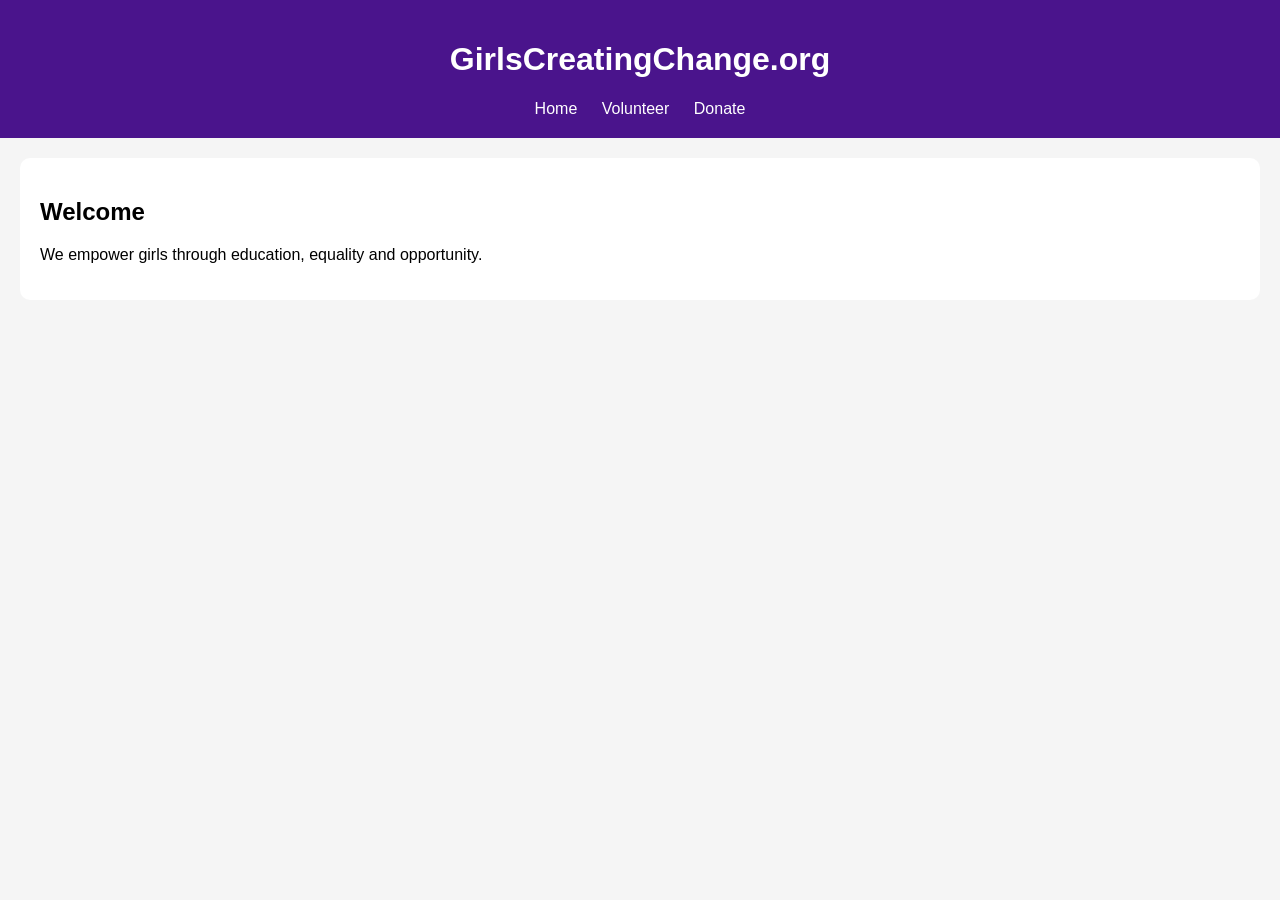
==== index.html @ 38f26333 "Add files via upload" ====
<!DOCTYPE html>
<html lang="en">
<head>
  <meta charset="UTF-8">
  <title>GirlsCreatingChange.org</title>
  <link rel="stylesheet" href="style.css">
</head>
<body>

<header>
  <h1>GirlsCreatingChange.org</h1>
  <nav>
    <a href="index.html">Home</a>
    <a href="volunteer.html">Volunteer</a>
    <a href="donate.html">Donate</a>
  </nav>
</header>

<section>
  <h2>Welcome</h2>
  <p>We empower girls through education, equality and opportunity.</p>
</section>

</body>
</html>
---- style.css ----
body {
  font-family: Arial;
  margin: 0;
  background: #f5f5f5;
}

header {
  background: #4a148c;
  color: white;
  padding: 20px;
  text-align: center;
}

nav a {
  color: white;
  margin: 10px;
  text-decoration: none;
}

section {
  background: white;
  margin: 20px;
  padding: 20px;
  border-radius: 10px;
}

button {
  background: #6a1b9a;
  color: white;
  padding: 10px;
  border: none;
  border-radius: 5px;
}
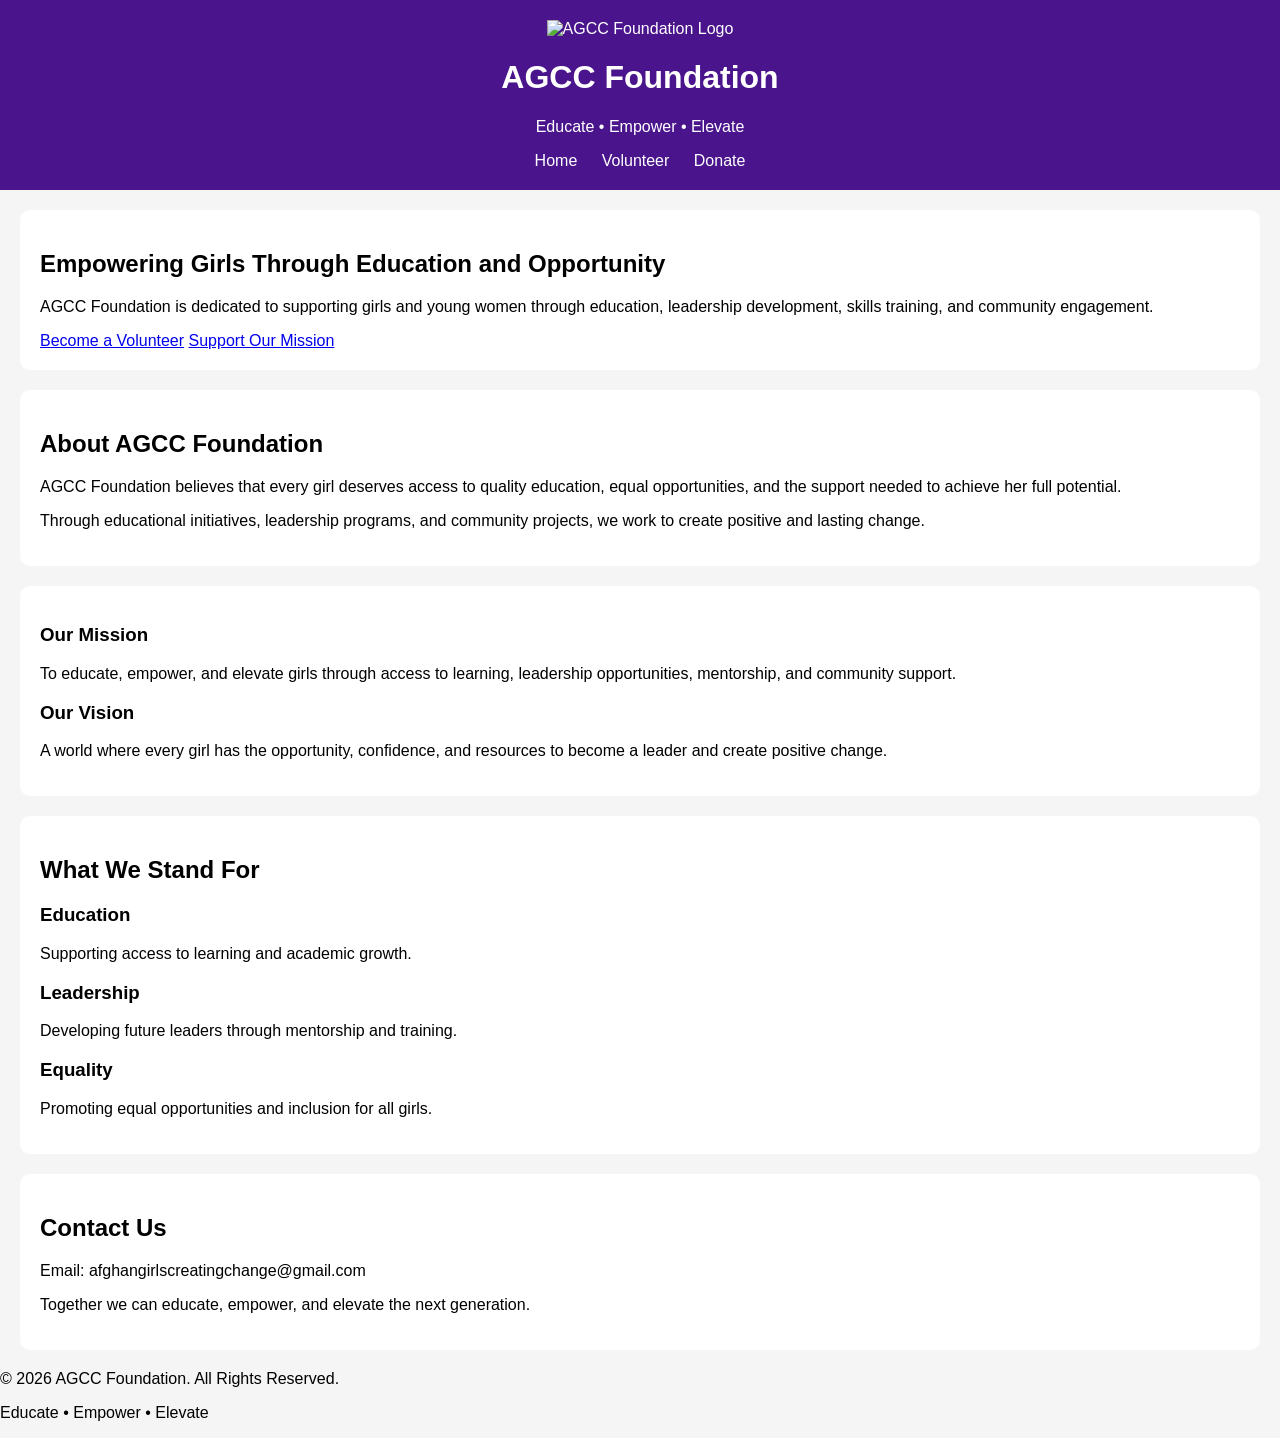
==== commit f4e20c2d: "Update index.html" ====
--- a/index.html
+++ b/index.html
@@ -1,25 +1,116 @@
 <!DOCTYPE html>
 <html lang="en">
 <head>
-  <meta charset="UTF-8">
-  <title>GirlsCreatingChange.org</title>
-  <link rel="stylesheet" href="style.css">
+    <meta charset="UTF-8">
+    <meta name="viewport" content="width=device-width, initial-scale=1.0">
+    <title>AGCC Foundation | Educate • Empower • Elevate</title>
+    <link rel="stylesheet" href="style.css">
 </head>
+
 <body>
 
 <header>
-  <h1>GirlsCreatingChange.org</h1>
-  <nav>
-    <a href="index.html">Home</a>
-    <a href="volunteer.html">Volunteer</a>
-    <a href="donate.html">Donate</a>
-  </nav>
+    <div class="logo-container">
+        <img src="logo.png" alt="AGCC Foundation Logo" class="logo">
+        <div>
+            <h1>AGCC Foundation</h1>
+            <p class="tagline">Educate • Empower • Elevate</p>
+        </div>
+    </div>
+
+    <nav>
+        <a href="index.html">Home</a>
+        <a href="volunteer.html">Volunteer</a>
+        <a href="donate.html">Donate</a>
+    </nav>
 </header>
 
-<section>
-  <h2>Welcome</h2>
-  <p>We empower girls through education, equality and opportunity.</p>
+<section class="hero">
+    <h2>Empowering Girls Through Education and Opportunity</h2>
+
+    <p>
+        AGCC Foundation is dedicated to supporting girls and young women
+        through education, leadership development, skills training,
+        and community engagement.
+    </p>
+
+    <div class="hero-buttons">
+        <a href="volunteer.html" class="btn">Become a Volunteer</a>
+        <a href="donate.html" class="btn secondary">Support Our Mission</a>
+    </div>
 </section>
 
+<section class="about">
+    <h2>About AGCC Foundation</h2>
+
+    <p>
+        AGCC Foundation believes that every girl deserves access to quality
+        education, equal opportunities, and the support needed to achieve
+        her full potential.
+    </p>
+
+    <p>
+        Through educational initiatives, leadership programs, and community
+        projects, we work to create positive and lasting change.
+    </p>
+</section>
+
+<section class="mission-vision">
+    <div class="card">
+        <h3>Our Mission</h3>
+        <p>
+            To educate, empower, and elevate girls through access to learning,
+            leadership opportunities, mentorship, and community support.
+        </p>
+    </div>
+
+    <div class="card">
+        <h3>Our Vision</h3>
+        <p>
+            A world where every girl has the opportunity, confidence,
+            and resources to become a leader and create positive change.
+        </p>
+    </div>
+</section>
+
+<section class="impact">
+    <h2>What We Stand For</h2>
+
+    <div class="impact-grid">
+        <div class="impact-box">
+            <h3>Education</h3>
+            <p>Supporting access to learning and academic growth.</p>
+        </div>
+
+        <div class="impact-box">
+            <h3>Leadership</h3>
+            <p>Developing future leaders through mentorship and training.</p>
+        </div>
+
+        <div class="impact-box">
+            <h3>Equality</h3>
+            <p>Promoting equal opportunities and inclusion for all girls.</p>
+        </div>
+    </div>
+</section>
+
+<section class="contact">
+    <h2>Contact Us</h2>
+
+    <p>
+        Email:
+        afghangirlscreatingchange@gmail.com
+    </p>
+
+    <p>
+        Together we can educate, empower, and elevate the next generation.
+    </p>
+</section>
+
+<footer>
+    <p>© 2026 AGCC Foundation. All Rights Reserved.</p>
+    <p>Educate • Empower • Elevate</p>
+</footer>
+
 </body>
-</html>+</html>
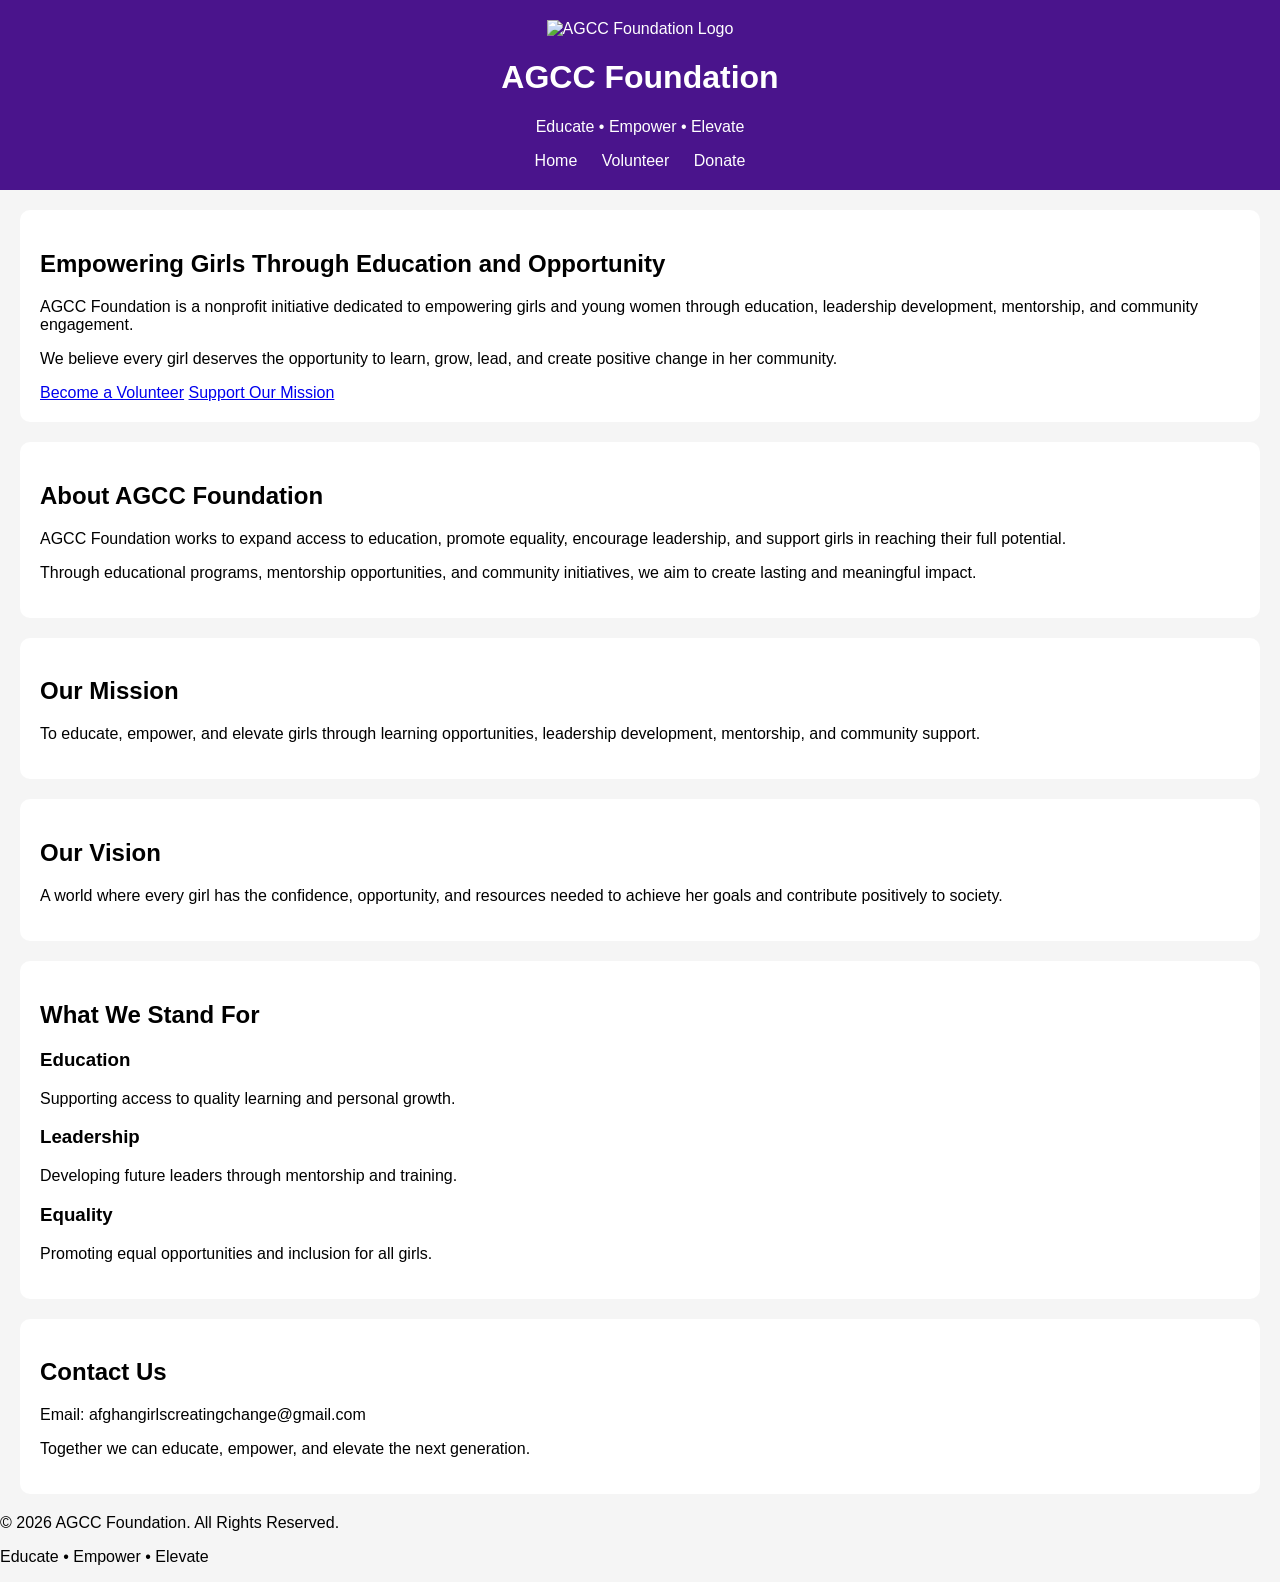
==== commit 49e66bda: "Update index.html" ====
--- a/index.html
+++ b/index.html
@@ -6,12 +6,12 @@
     <title>AGCC Foundation | Educate • Empower • Elevate</title>
     <link rel="stylesheet" href="style.css">
 </head>
-
 <body>
 
 <header>
     <div class="logo-container">
         <img src="logo.png" alt="AGCC Foundation Logo" class="logo">
+
         <div>
             <h1>AGCC Foundation</h1>
             <p class="tagline">Educate • Empower • Elevate</p>
@@ -25,82 +25,90 @@
     </nav>
 </header>
 
-<section class="hero">
+<section>
     <h2>Empowering Girls Through Education and Opportunity</h2>
 
     <p>
-        AGCC Foundation is dedicated to supporting girls and young women
-        through education, leadership development, skills training,
+        AGCC Foundation is a nonprofit initiative dedicated to empowering girls
+        and young women through education, leadership development, mentorship,
         and community engagement.
     </p>
 
-    <div class="hero-buttons">
-        <a href="volunteer.html" class="btn">Become a Volunteer</a>
-        <a href="donate.html" class="btn secondary">Support Our Mission</a>
-    </div>
+    <p>
+        We believe every girl deserves the opportunity to learn, grow, lead,
+        and create positive change in her community.
+    </p>
+
+    <a href="volunteer.html" class="btn">Become a Volunteer</a>
+    <a href="donate.html" class="btn">Support Our Mission</a>
 </section>
 
-<section class="about">
+<section>
     <h2>About AGCC Foundation</h2>
 
     <p>
-        AGCC Foundation believes that every girl deserves access to quality
-        education, equal opportunities, and the support needed to achieve
-        her full potential.
+        AGCC Foundation works to expand access to education, promote equality,
+        encourage leadership, and support girls in reaching their full
+        potential.
     </p>
 
     <p>
-        Through educational initiatives, leadership programs, and community
-        projects, we work to create positive and lasting change.
+        Through educational programs, mentorship opportunities, and community
+        initiatives, we aim to create lasting and meaningful impact.
     </p>
 </section>
 
-<section class="mission-vision">
-    <div class="card">
-        <h3>Our Mission</h3>
-        <p>
-            To educate, empower, and elevate girls through access to learning,
-            leadership opportunities, mentorship, and community support.
-        </p>
-    </div>
+<section>
+    <h2>Our Mission</h2>
 
-    <div class="card">
-        <h3>Our Vision</h3>
-        <p>
-            A world where every girl has the opportunity, confidence,
-            and resources to become a leader and create positive change.
-        </p>
-    </div>
+    <p>
+        To educate, empower, and elevate girls through learning opportunities,
+        leadership development, mentorship, and community support.
+    </p>
 </section>
 
-<section class="impact">
+<section>
+    <h2>Our Vision</h2>
+
+    <p>
+        A world where every girl has the confidence, opportunity, and resources
+        needed to achieve her goals and contribute positively to society.
+    </p>
+</section>
+
+<section>
     <h2>What We Stand For</h2>
 
     <div class="impact-grid">
+
         <div class="impact-box">
             <h3>Education</h3>
-            <p>Supporting access to learning and academic growth.</p>
+            <p>
+                Supporting access to quality learning and personal growth.
+            </p>
         </div>
 
         <div class="impact-box">
             <h3>Leadership</h3>
-            <p>Developing future leaders through mentorship and training.</p>
+            <p>
+                Developing future leaders through mentorship and training.
+            </p>
         </div>
 
         <div class="impact-box">
             <h3>Equality</h3>
-            <p>Promoting equal opportunities and inclusion for all girls.</p>
+            <p>
+                Promoting equal opportunities and inclusion for all girls.
+            </p>
         </div>
+
     </div>
 </section>
 
-<section class="contact">
+<section>
     <h2>Contact Us</h2>
 
-    <p>
-        Email:
-        afghangirlscreatingchange@gmail.com
-    </p>
+    <p>Email: afghangirlscreatingchange@gmail.com</p>
 
     <p>
         Together we can educate, empower, and elevate the next generation.
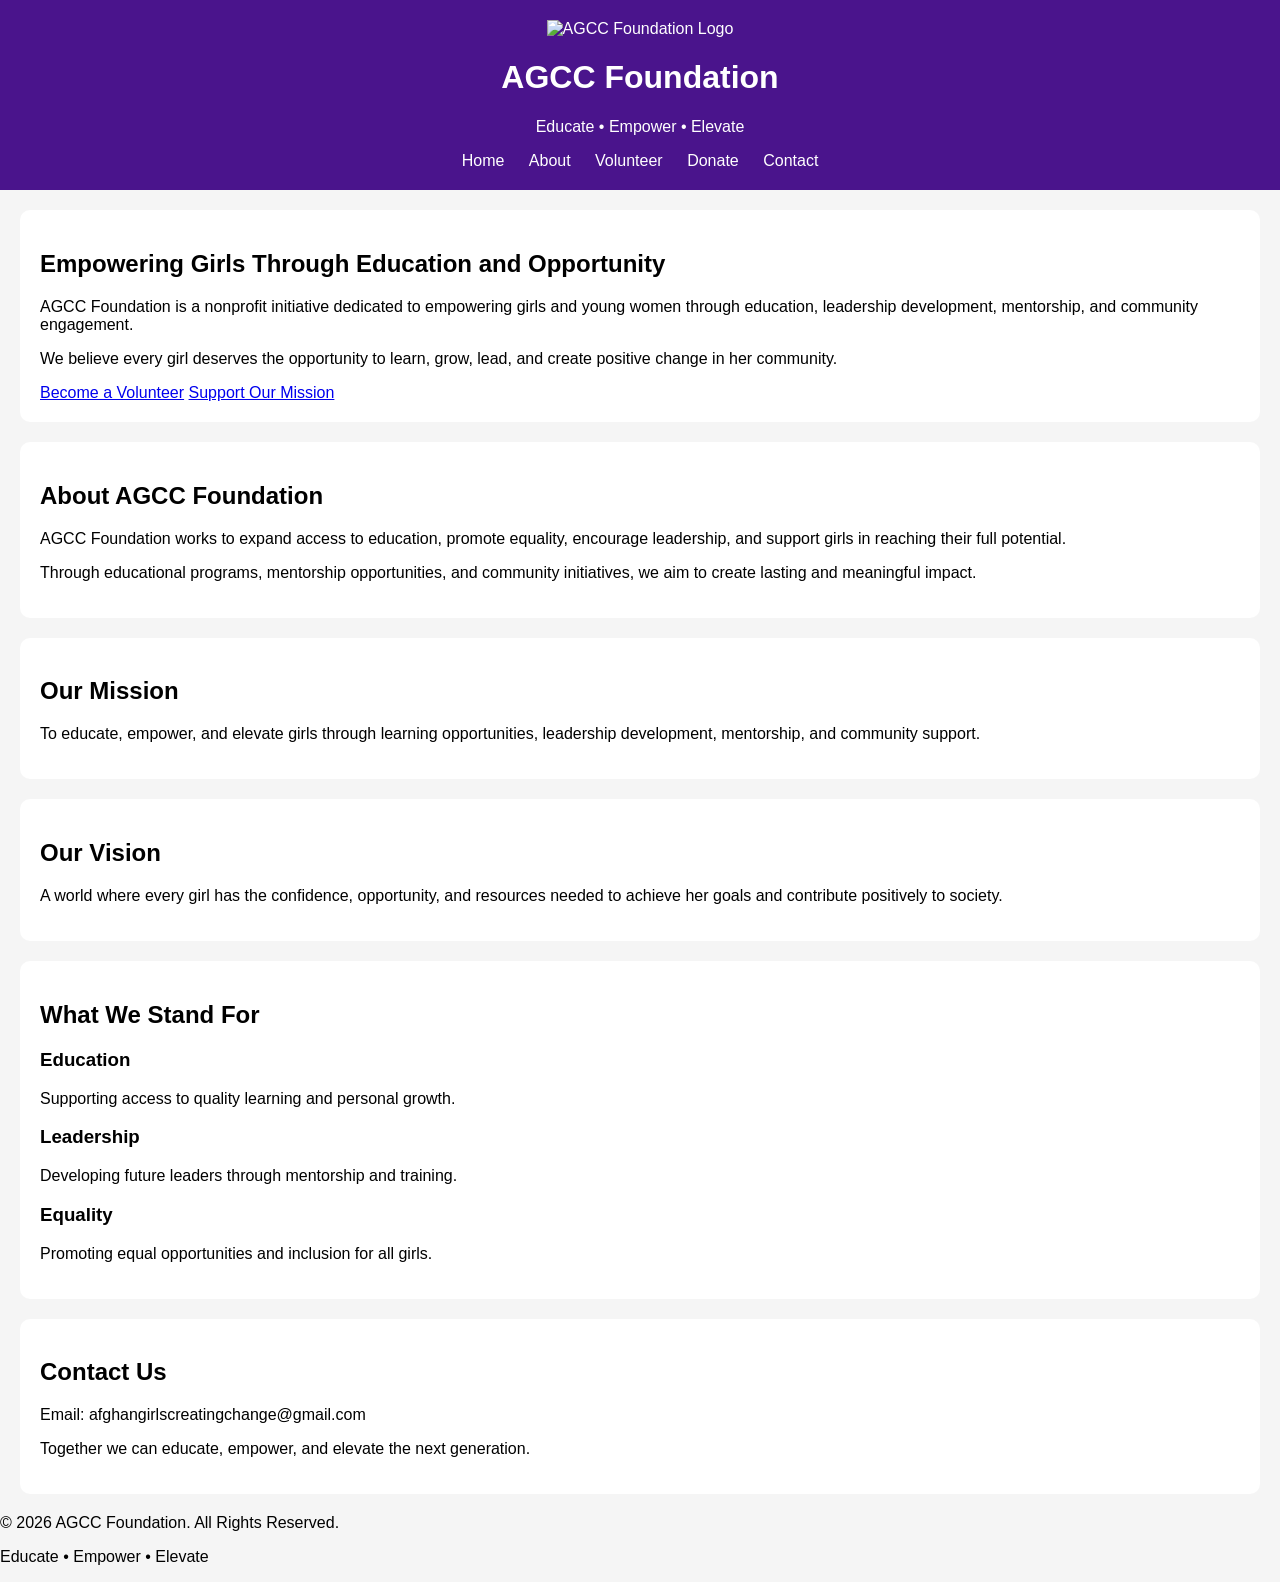
==== commit bcbb5654: "Update index.html" ====
--- a/index.html
+++ b/index.html
@@ -19,9 +19,13 @@
     </div>
 
     <nav>
-        <a href="index.html">Home</a>
-        <a href="volunteer.html">Volunteer</a>
-        <a href="donate.html">Donate</a>
+<nav>
+    <a href="index.html">Home</a>
+    <a href="about.html">About</a>
+    <a href="volunteer.html">Volunteer</a>
+    <a href="donate.html">Donate</a>
+    <a href="contact.html">Contact</a>
+</nav>
     </nav>
 </header>
 
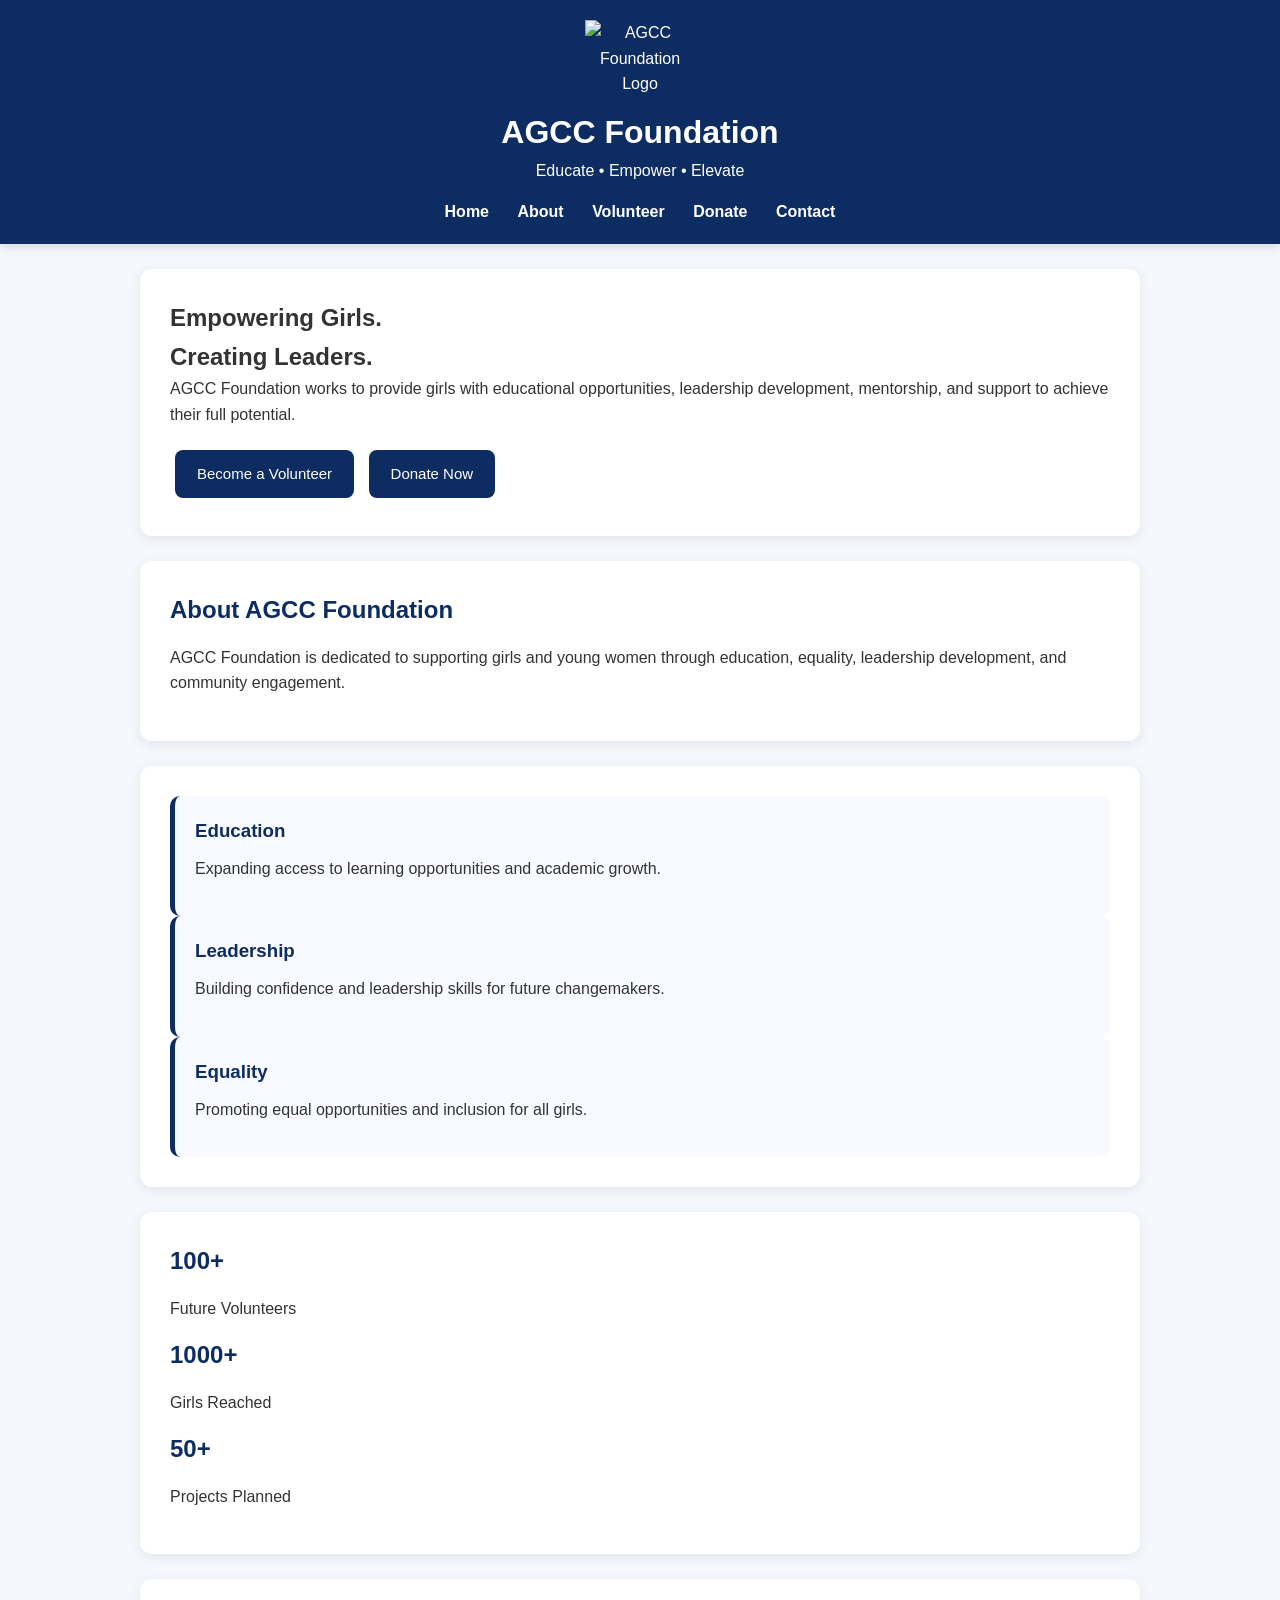
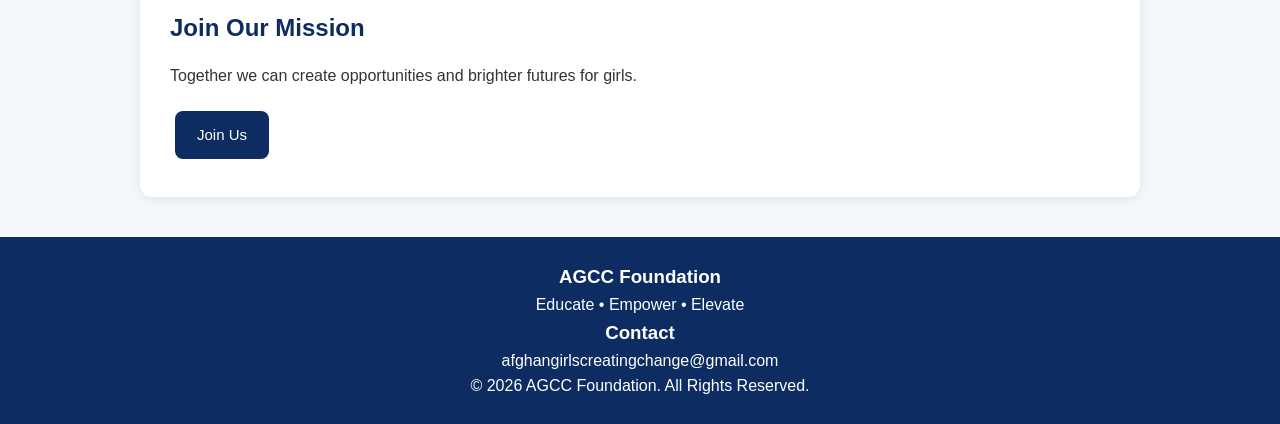
==== commit c2ab6d24: "Update index.html" ====
--- a/index.html
+++ b/index.html
@@ -9,119 +9,129 @@
 <body>
 
 <header>
+
     <div class="logo-container">
         <img src="logo.png" alt="AGCC Foundation Logo" class="logo">
 
-        <div>
+        <div class="brand">
             <h1>AGCC Foundation</h1>
-            <p class="tagline">Educate • Empower • Elevate</p>
+            <p>Educate • Empower • Elevate</p>
         </div>
     </div>
 
     <nav>
-<nav>
-    <a href="index.html">Home</a>
-    <a href="about.html">About</a>
-    <a href="volunteer.html">Volunteer</a>
-    <a href="donate.html">Donate</a>
-    <a href="contact.html">Contact</a>
-</nav>
+        <a href="index.html">Home</a>
+        <a href="about.html">About</a>
+        <a href="volunteer.html">Volunteer</a>
+        <a href="donate.html">Donate</a>
+        <a href="contact.html">Contact</a>
     </nav>
+
 </header>
 
-<section>
-    <h2>Empowering Girls Through Education and Opportunity</h2>
+<section class="hero">
+
+    <h1>Empowering Girls.<br>Creating Leaders.</h1>
 
     <p>
-        AGCC Foundation is a nonprofit initiative dedicated to empowering girls
-        and young women through education, leadership development, mentorship,
-        and community engagement.
+        AGCC Foundation works to provide girls with educational opportunities,
+        leadership development, mentorship, and support to achieve their full potential.
     </p>
 
-    <p>
-        We believe every girl deserves the opportunity to learn, grow, lead,
-        and create positive change in her community.
-    </p>
+    <div class="hero-buttons">
+        <a href="volunteer.html" class="btn">Become a Volunteer</a>
+        <a href="donate.html" class="btn secondary-btn">Donate Now</a>
+    </div>
 
-    <a href="volunteer.html" class="btn">Become a Volunteer</a>
-    <a href="donate.html" class="btn">Support Our Mission</a>
 </section>
 
 <section>
+
     <h2>About AGCC Foundation</h2>
 
     <p>
-        AGCC Foundation works to expand access to education, promote equality,
-        encourage leadership, and support girls in reaching their full
-        potential.
+        AGCC Foundation is dedicated to supporting girls and young women through
+        education, equality, leadership development, and community engagement.
     </p>
 
-    <p>
-        Through educational programs, mentorship opportunities, and community
-        initiatives, we aim to create lasting and meaningful impact.
-    </p>
 </section>
 
-<section>
-    <h2>Our Mission</h2>
+<section class="cards">
+
+    <div class="card">
+        <h3>Education</h3>
+        <p>
+            Expanding access to learning opportunities and academic growth.
+        </p>
+    </div>
+
+    <div class="card">
+        <h3>Leadership</h3>
+        <p>
+            Building confidence and leadership skills for future changemakers.
+        </p>
+    </div>
+
+    <div class="card">
+        <h3>Equality</h3>
+        <p>
+            Promoting equal opportunities and inclusion for all girls.
+        </p>
+    </div>
+
+</section>
+
+<section class="stats">
+
+    <div>
+        <h2>100+</h2>
+        <p>Future Volunteers</p>
+    </div>
+
+    <div>
+        <h2>1000+</h2>
+        <p>Girls Reached</p>
+    </div>
+
+    <div>
+        <h2>50+</h2>
+        <p>Projects Planned</p>
+    </div>
+
+</section>
+
+<section class="cta">
+
+    <h2>Join Our Mission</h2>
 
     <p>
-        To educate, empower, and elevate girls through learning opportunities,
-        leadership development, mentorship, and community support.
+        Together we can create opportunities and brighter futures for girls.
     </p>
+
+    <a href="volunteer.html" class="btn">Join Us</a>
+
 </section>
 
-<section>
-    <h2>Our Vision</h2>
+<footer>
 
-    <p>
-        A world where every girl has the confidence, opportunity, and resources
-        needed to achieve her goals and contribute positively to society.
-    </p>
-</section>
+    <div class="footer-content">
 
-<section>
-    <h2>What We Stand For</h2>
-
-    <div class="impact-grid">
-
-        <div class="impact-box">
-            <h3>Education</h3>
-            <p>
-                Supporting access to quality learning and personal growth.
-            </p>
+        <div>
+            <h3>AGCC Foundation</h3>
+            <p>Educate • Empower • Elevate</p>
         </div>
 
-        <div class="impact-box">
-            <h3>Leadership</h3>
-            <p>
-                Developing future leaders through mentorship and training.
-            </p>
-        </div>
-
-        <div class="impact-box">
-            <h3>Equality</h3>
-            <p>
-                Promoting equal opportunities and inclusion for all girls.
-            </p>
+        <div>
+            <h3>Contact</h3>
+            <p>afghangirlscreatingchange@gmail.com</p>
         </div>
 
     </div>
-</section>
 
-<section>
-    <h2>Contact Us</h2>
+    <p class="copyright">
+        © 2026 AGCC Foundation. All Rights Reserved.
+    </p>
 
-    <p>Email: afghangirlscreatingchange@gmail.com</p>
-
-    <p>
-        Together we can educate, empower, and elevate the next generation.
-    </p>
-</section>
-
-<footer>
-    <p>© 2026 AGCC Foundation. All Rights Reserved.</p>
-    <p>Educate • Empower • Elevate</p>
 </footer>
 
 </body>
--- a/style.css
+++ b/style.css
@@ -1,33 +1,184 @@
-body {
-  font-family: Arial;
-  margin: 0;
-  background: #f5f5f5;
+/* GENERAL */
+
+* {
+    margin: 0;
+    padding: 0;
+    box-sizing: border-box;
 }
 
+body {
+    font-family: Arial, Helvetica, sans-serif;
+    background: #f4f7fb;
+    color: #333;
+    line-height: 1.6;
+}
+
+/* HEADER */
+
 header {
-  background: #4a148c;
-  color: white;
-  padding: 20px;
-  text-align: center;
+    background: #0d2d62;
+    color: white;
+    padding: 20px;
+    text-align: center;
+    box-shadow: 0 2px 10px rgba(0,0,0,0.15);
+}
+
+.logo-container {
+    display: flex;
+    flex-direction: column;
+    align-items: center;
+    margin-bottom: 15px;
+}
+
+.logo {
+    width: 110px;
+    height: auto;
+    margin-bottom: 10px;
+}
+
+.tagline {
+    color: #d6e4ff;
+    font-size: 15px;
+}
+
+/* NAVIGATION */
+
+nav {
+    margin-top: 15px;
 }
 
 nav a {
-  color: white;
-  margin: 10px;
-  text-decoration: none;
+    color: white;
+    text-decoration: none;
+    margin: 0 12px;
+    font-weight: bold;
+    transition: 0.3s;
 }
 
-section {
-  background: white;
-  margin: 20px;
-  padding: 20px;
-  border-radius: 10px;
+nav a:hover {
+    color: #ffd54f;
 }
 
+/* SECTIONS */
+
+section {
+    background: white;
+    max-width: 1000px;
+    margin: 25px auto;
+    padding: 30px;
+    border-radius: 12px;
+    box-shadow: 0 3px 12px rgba(0,0,0,0.08);
+}
+
+section h2 {
+    color: #0d2d62;
+    margin-bottom: 15px;
+}
+
+section h3 {
+    color: #0d2d62;
+    margin-bottom: 10px;
+}
+
+section p {
+    margin-bottom: 15px;
+}
+
+/* BUTTONS */
+
+.btn,
 button {
-  background: #6a1b9a;
-  color: white;
-  padding: 10px;
-  border: none;
-  border-radius: 5px;
-}+    display: inline-block;
+    background: #0d2d62;
+    color: white;
+    text-decoration: none;
+    padding: 12px 22px;
+    border: none;
+    border-radius: 8px;
+    cursor: pointer;
+    margin: 8px 5px;
+    font-size: 15px;
+    transition: 0.3s;
+}
+
+.btn:hover,
+button:hover {
+    background: #163f89;
+}
+
+/* FORMS */
+
+form {
+    display: flex;
+    flex-direction: column;
+    gap: 15px;
+}
+
+input,
+textarea {
+    width: 100%;
+    padding: 12px;
+    border: 1px solid #ccc;
+    border-radius: 8px;
+    font-size: 15px;
+}
+
+textarea {
+    min-height: 140px;
+    resize: vertical;
+}
+
+/* IMPACT / CARDS */
+
+.impact-grid {
+    display: flex;
+    flex-wrap: wrap;
+    gap: 20px;
+}
+
+.impact-box,
+.card {
+    flex: 1;
+    min-width: 250px;
+    background: #f8faff;
+    border-left: 5px solid #0d2d62;
+    padding: 20px;
+    border-radius: 10px;
+}
+
+/* FOOTER */
+
+footer {
+    background: #0d2d62;
+    color: white;
+    text-align: center;
+    padding: 25px;
+    margin-top: 40px;
+}
+
+/* MOBILE */
+
+@media (max-width: 768px) {
+
+    nav a {
+        display: block;
+        margin: 10px 0;
+    }
+
+    section {
+        margin: 15px;
+        padding: 20px;
+    }
+
+    .impact-grid {
+        flex-direction: column;
+    }
+
+    .logo {
+        width: 90px;
+    }
+
+    h1 {
+        font-size: 28px;
+    }
+}
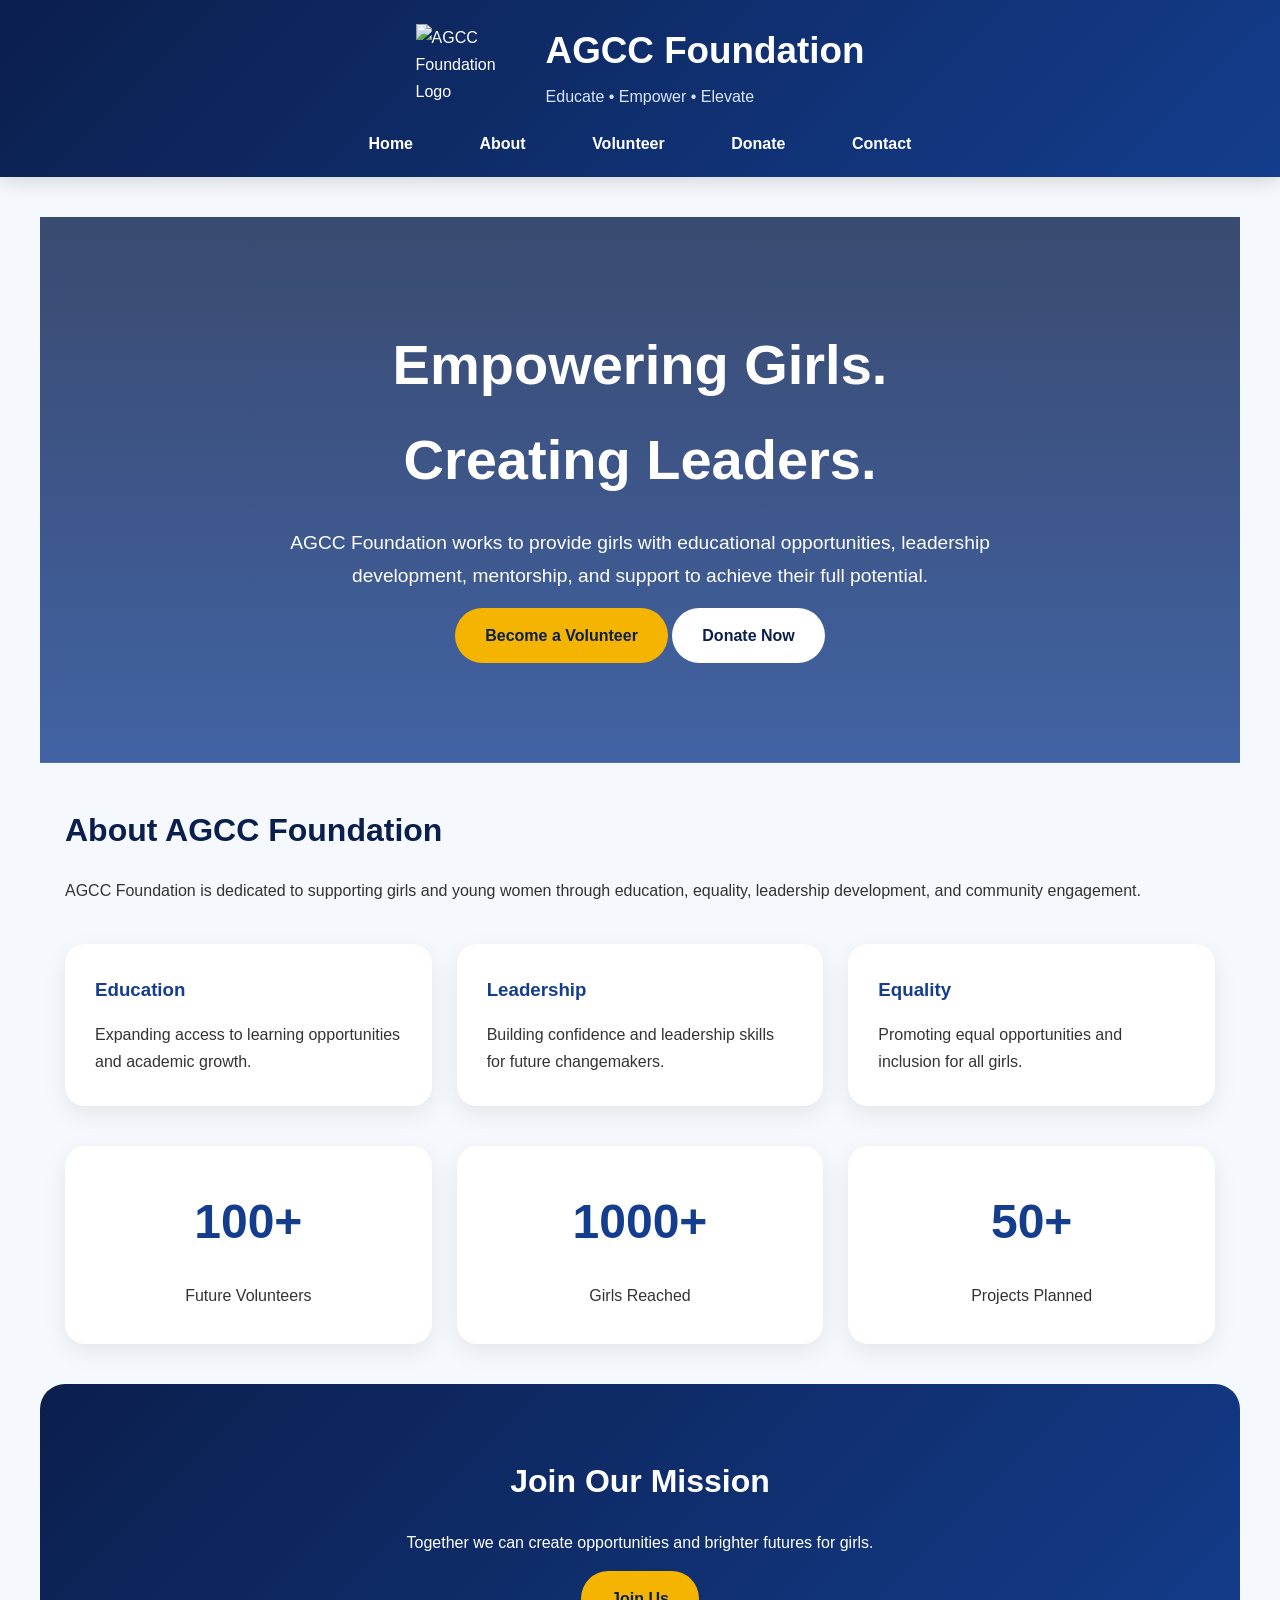
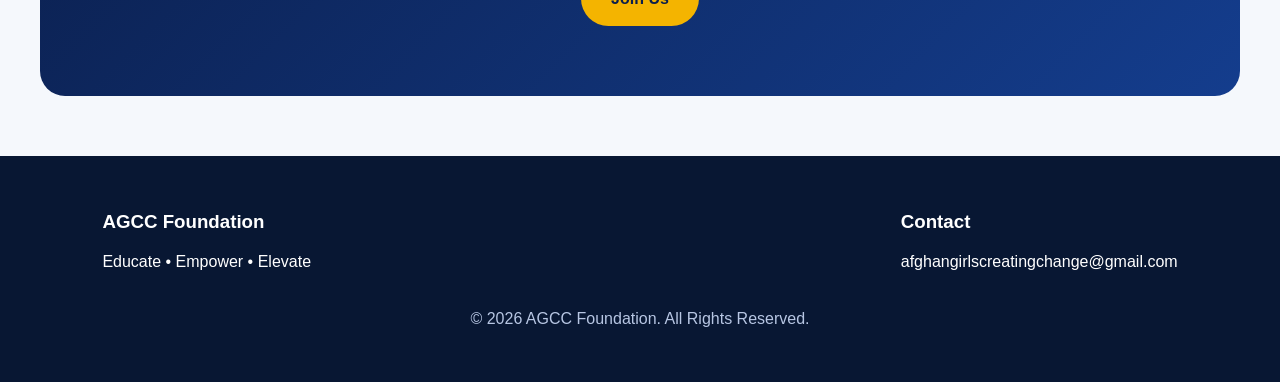
==== commit 59fb21bb: "Update index.html" ====
--- a/index.html
+++ b/index.html
@@ -11,7 +11,7 @@
 <header>
 
     <div class="logo-container">
-        <img src="logo.png" alt="AGCC Foundation Logo" class="logo">
+ <img src="AGCC/logo.png" alt="AGCC Foundation Logo" class="logo">
 
         <div class="brand">
             <h1>AGCC Foundation</h1>
--- a/style.css
+++ b/style.css
@@ -1,184 +1,301 @@
-/* GENERAL */
-
-* {
-    margin: 0;
-    padding: 0;
-    box-sizing: border-box;
-}
-
-body {
-    font-family: Arial, Helvetica, sans-serif;
-    background: #f4f7fb;
-    color: #333;
-    line-height: 1.6;
+/* =========================
+   AGCC FOUNDATION
+   PREMIUM STYLE
+========================= */
+
+*{
+    margin:0;
+    padding:0;
+    box-sizing:border-box;
+}
+
+body{
+    font-family: "Segoe UI", Arial, sans-serif;
+    background:#f5f8fc;
+    color:#333;
+    line-height:1.7;
 }
 
 /* HEADER */
 
-header {
-    background: #0d2d62;
-    color: white;
-    padding: 20px;
-    text-align: center;
-    box-shadow: 0 2px 10px rgba(0,0,0,0.15);
-}
-
-.logo-container {
-    display: flex;
-    flex-direction: column;
-    align-items: center;
-    margin-bottom: 15px;
-}
-
-.logo {
-    width: 110px;
-    height: auto;
-    margin-bottom: 10px;
-}
-
-.tagline {
-    color: #d6e4ff;
-    font-size: 15px;
+header{
+    background:linear-gradient(135deg,#0b1f4d,#143d8d);
+    color:white;
+    padding:20px 8%;
+    box-shadow:0 4px 20px rgba(0,0,0,0.15);
+}
+
+.logo-container{
+    display:flex;
+    align-items:center;
+    justify-content:center;
+    gap:20px;
+    margin-bottom:20px;
+}
+
+.logo{
+    width:110px;
+    height:auto;
+    transition:0.3s;
+}
+
+.logo:hover{
+    transform:scale(1.05);
+}
+
+.brand h1{
+    font-size:2.3rem;
+}
+
+.brand p{
+    color:#d8e7ff;
+    font-size:1rem;
 }
 
 /* NAVIGATION */
 
-nav {
-    margin-top: 15px;
-}
-
-nav a {
-    color: white;
-    text-decoration: none;
-    margin: 0 12px;
-    font-weight: bold;
-    transition: 0.3s;
-}
-
-nav a:hover {
-    color: #ffd54f;
+nav{
+    text-align:center;
+}
+
+nav a{
+    color:white;
+    text-decoration:none;
+    margin:0 15px;
+    padding:10px 16px;
+    border-radius:30px;
+    font-weight:600;
+    transition:0.3s;
+}
+
+nav a:hover,
+nav a.active{
+    background:#f4b400;
+    color:#0b1f4d;
+}
+
+/* HERO */
+
+.hero{
+    text-align:center;
+    padding:100px 10%;
+    background:
+    linear-gradient(rgba(11,31,77,0.8),
+    rgba(20,61,141,0.8)),
+    url("hero.jpg");
+    background-size:cover;
+    background-position:center;
+    color:white;
+}
+
+.hero h1{
+    font-size:3.5rem;
+    margin-bottom:20px;
+}
+
+.hero p{
+    max-width:800px;
+    margin:auto;
+    font-size:1.2rem;
+}
+
+/* PAGE BANNER */
+
+.page-banner{
+    text-align:center;
+    padding:80px 10%;
+    background:linear-gradient(135deg,#143d8d,#1f57c3);
+    color:white;
+}
+
+.page-banner h1{
+    font-size:3rem;
+    margin-bottom:15px;
 }
 
 /* SECTIONS */
 
-section {
-    background: white;
-    max-width: 1000px;
-    margin: 25px auto;
-    padding: 30px;
-    border-radius: 12px;
-    box-shadow: 0 3px 12px rgba(0,0,0,0.08);
-}
-
-section h2 {
-    color: #0d2d62;
-    margin-bottom: 15px;
-}
-
-section h3 {
-    color: #0d2d62;
-    margin-bottom: 10px;
-}
-
-section p {
-    margin-bottom: 15px;
+section{
+    max-width:1200px;
+    margin:40px auto;
+    padding:0 25px;
+}
+
+section h2{
+    color:#0b1f4d;
+    margin-bottom:20px;
+    font-size:2rem;
 }
 
 /* BUTTONS */
 
 .btn,
-button {
-    display: inline-block;
-    background: #0d2d62;
-    color: white;
-    text-decoration: none;
-    padding: 12px 22px;
-    border: none;
-    border-radius: 8px;
-    cursor: pointer;
-    margin: 8px 5px;
-    font-size: 15px;
-    transition: 0.3s;
+button{
+    display:inline-block;
+    background:#f4b400;
+    color:#0b1f4d;
+    text-decoration:none;
+    padding:14px 30px;
+    border:none;
+    border-radius:50px;
+    font-weight:bold;
+    margin-top:15px;
+    cursor:pointer;
+    transition:0.3s;
 }
 
 .btn:hover,
-button:hover {
-    background: #163f89;
+button:hover{
+    transform:translateY(-3px);
+    box-shadow:0 10px 25px rgba(0,0,0,0.15);
+}
+
+.secondary-btn{
+    background:white;
+    color:#0b1f4d;
+}
+
+/* CARDS */
+
+.cards{
+    display:grid;
+    grid-template-columns:repeat(auto-fit,minmax(280px,1fr));
+    gap:25px;
+}
+
+.card{
+    background:white;
+    padding:30px;
+    border-radius:20px;
+    box-shadow:0 8px 25px rgba(0,0,0,0.08);
+    transition:0.3s;
+}
+
+.card:hover{
+    transform:translateY(-8px);
+}
+
+.card h3{
+    color:#143d8d;
+    margin-bottom:15px;
+}
+
+/* STATS */
+
+.stats{
+    display:grid;
+    grid-template-columns:repeat(auto-fit,minmax(200px,1fr));
+    gap:25px;
+    text-align:center;
+}
+
+.stats div{
+    background:white;
+    padding:35px;
+    border-radius:20px;
+    box-shadow:0 8px 25px rgba(0,0,0,0.08);
+}
+
+.stats h2{
+    font-size:3rem;
+    color:#143d8d;
+}
+
+/* CTA */
+
+.cta{
+    text-align:center;
+    background:linear-gradient(135deg,#0b1f4d,#143d8d);
+    color:white;
+    padding:70px 30px;
+    border-radius:25px;
+}
+
+.cta h2{
+    color:white;
 }
 
 /* FORMS */
 
-form {
-    display: flex;
-    flex-direction: column;
-    gap: 15px;
+form{
+    background:white;
+    padding:35px;
+    border-radius:20px;
+    box-shadow:0 8px 25px rgba(0,0,0,0.08);
 }
 
 input,
-textarea {
-    width: 100%;
-    padding: 12px;
-    border: 1px solid #ccc;
-    border-radius: 8px;
-    font-size: 15px;
-}
-
-textarea {
-    min-height: 140px;
-    resize: vertical;
-}
-
-/* IMPACT / CARDS */
-
-.impact-grid {
-    display: flex;
-    flex-wrap: wrap;
-    gap: 20px;
-}
-
-.impact-box,
-.card {
-    flex: 1;
-    min-width: 250px;
-    background: #f8faff;
-    border-left: 5px solid #0d2d62;
-    padding: 20px;
-    border-radius: 10px;
+textarea{
+    width:100%;
+    padding:15px;
+    margin-bottom:15px;
+    border:1px solid #d7dce4;
+    border-radius:10px;
+    font-size:1rem;
+}
+
+textarea{
+    min-height:150px;
+    resize:vertical;
+}
+
+input:focus,
+textarea:focus{
+    outline:none;
+    border-color:#143d8d;
 }
 
 /* FOOTER */
 
-footer {
-    background: #0d2d62;
-    color: white;
-    text-align: center;
-    padding: 25px;
-    margin-top: 40px;
+footer{
+    margin-top:60px;
+    background:#081733;
+    color:white;
+    padding:50px 8%;
+}
+
+.footer-content{
+    display:flex;
+    justify-content:space-between;
+    flex-wrap:wrap;
+    gap:30px;
+}
+
+.footer-content h3{
+    margin-bottom:10px;
+}
+
+.copyright{
+    text-align:center;
+    margin-top:30px;
+    color:#b7c6e3;
 }
 
 /* MOBILE */
 
-@media (max-width: 768px) {
-
-    nav a {
-        display: block;
-        margin: 10px 0;
-    }
-
-    section {
-        margin: 15px;
-        padding: 20px;
-    }
-
-    .impact-grid {
-        flex-direction: column;
-    }
-
-    .logo {
-        width: 90px;
-    }
-
-    h1 {
-        font-size: 28px;
-    }
-}
+@media(max-width:768px){
+
+    .logo-container{
+        flex-direction:column;
+        text-align:center;
+    }
+
+    .hero h1{
+        font-size:2.3rem;
+    }
+
+    .page-banner h1{
+        font-size:2rem;
+    }
+
+    nav a{
+        display:block;
+        margin:8px auto;
+        width:fit-content;
+    }
+
+    .footer-content{
+        flex-direction:column;
+        text-align:center;
+    }
+}
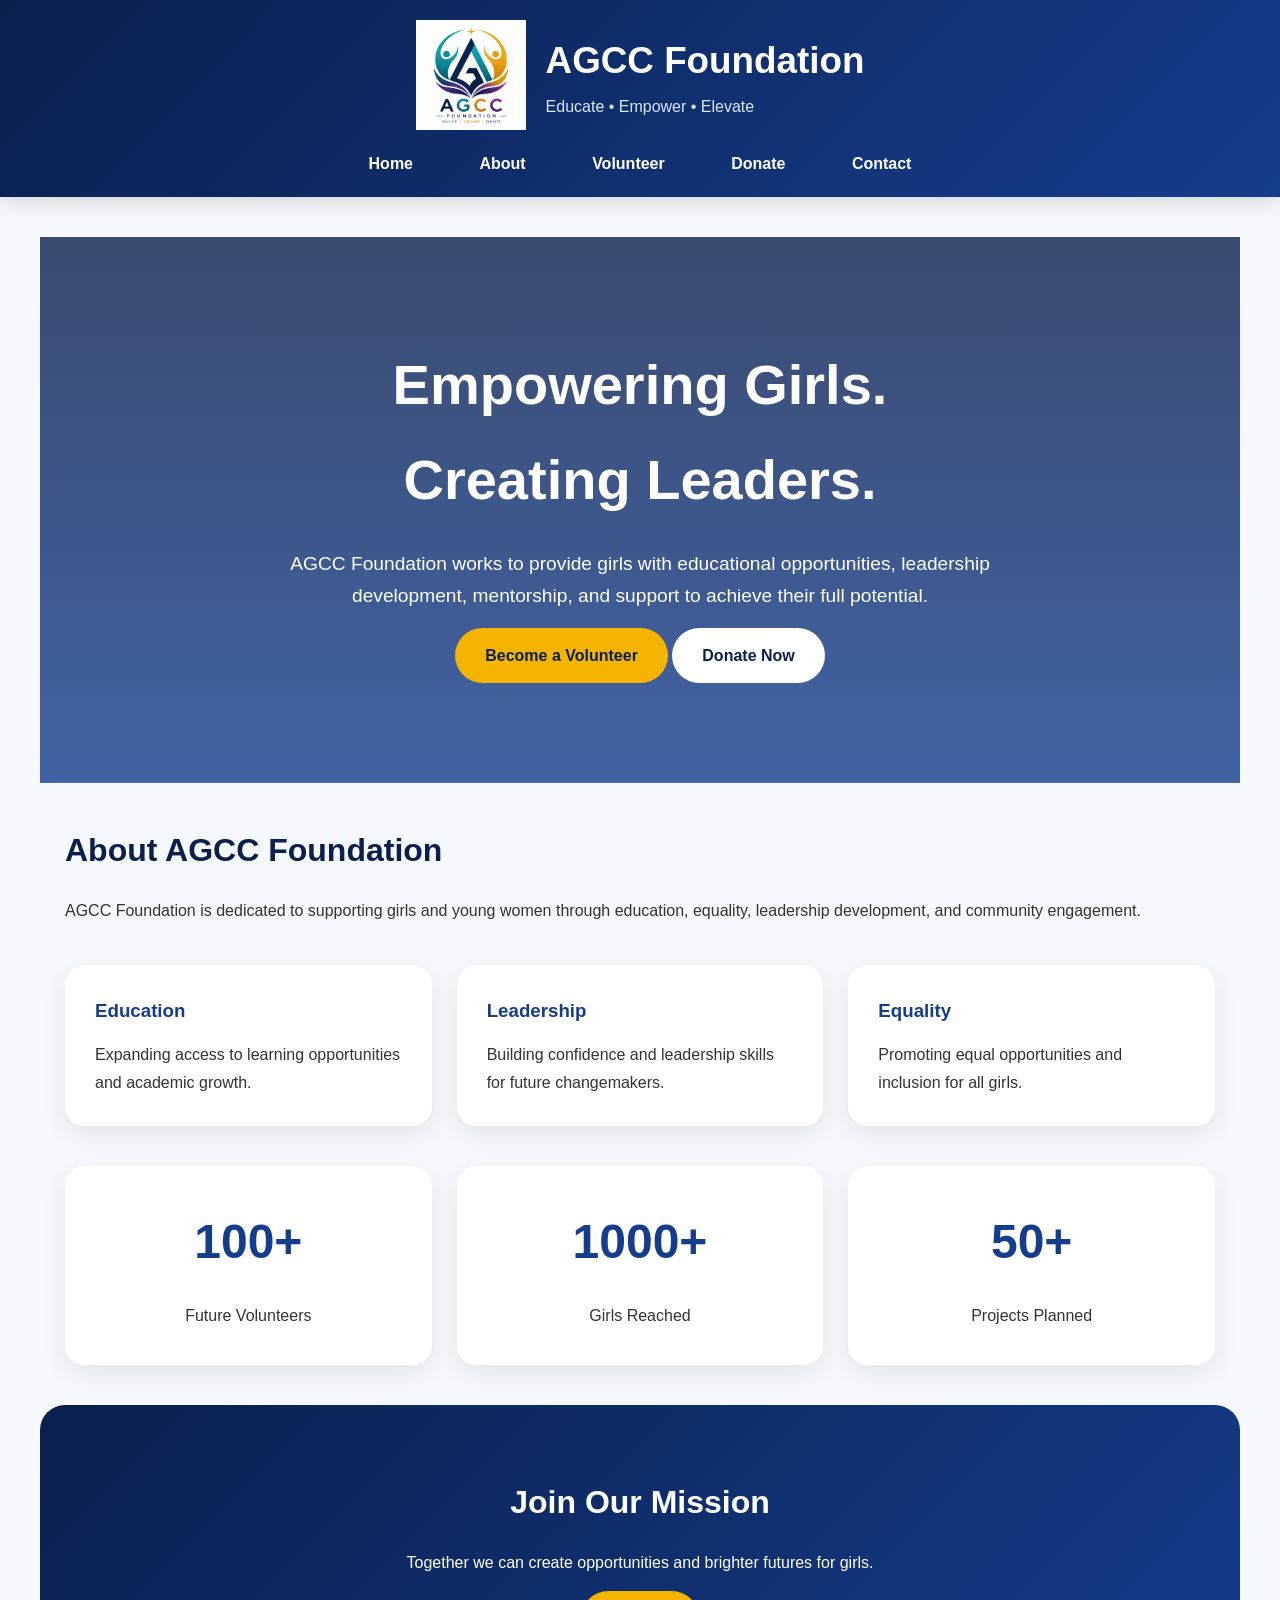
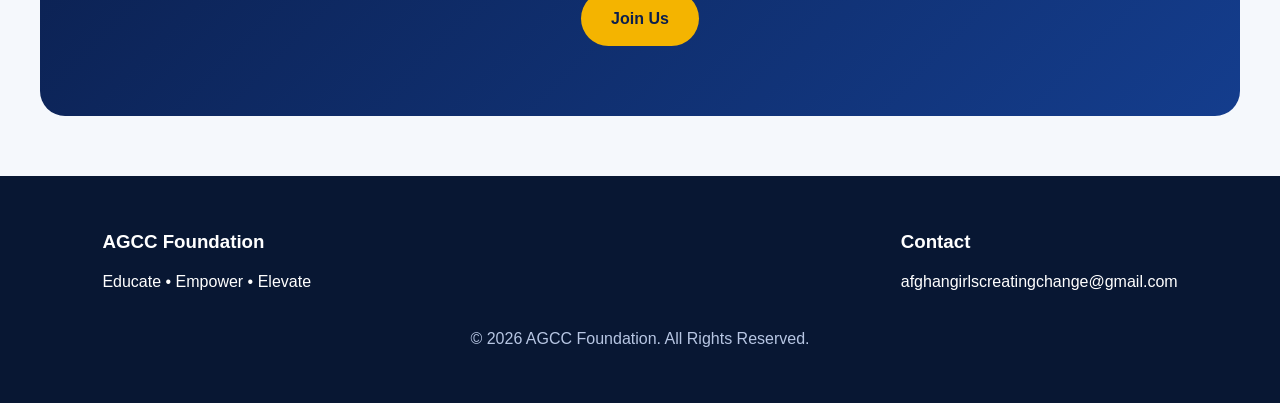
==== commit 1c5bce80: "Update index.html" ====
--- a/index.html
+++ b/index.html
@@ -11,7 +11,7 @@
 <header>
 
     <div class="logo-container">
- <img src="AGCC/logo.png" alt="AGCC Foundation Logo" class="logo">
+ <img src="logo.png" alt="AGCC Foundation Logo" class="logo">
 
         <div class="brand">
             <h1>AGCC Foundation</h1>
